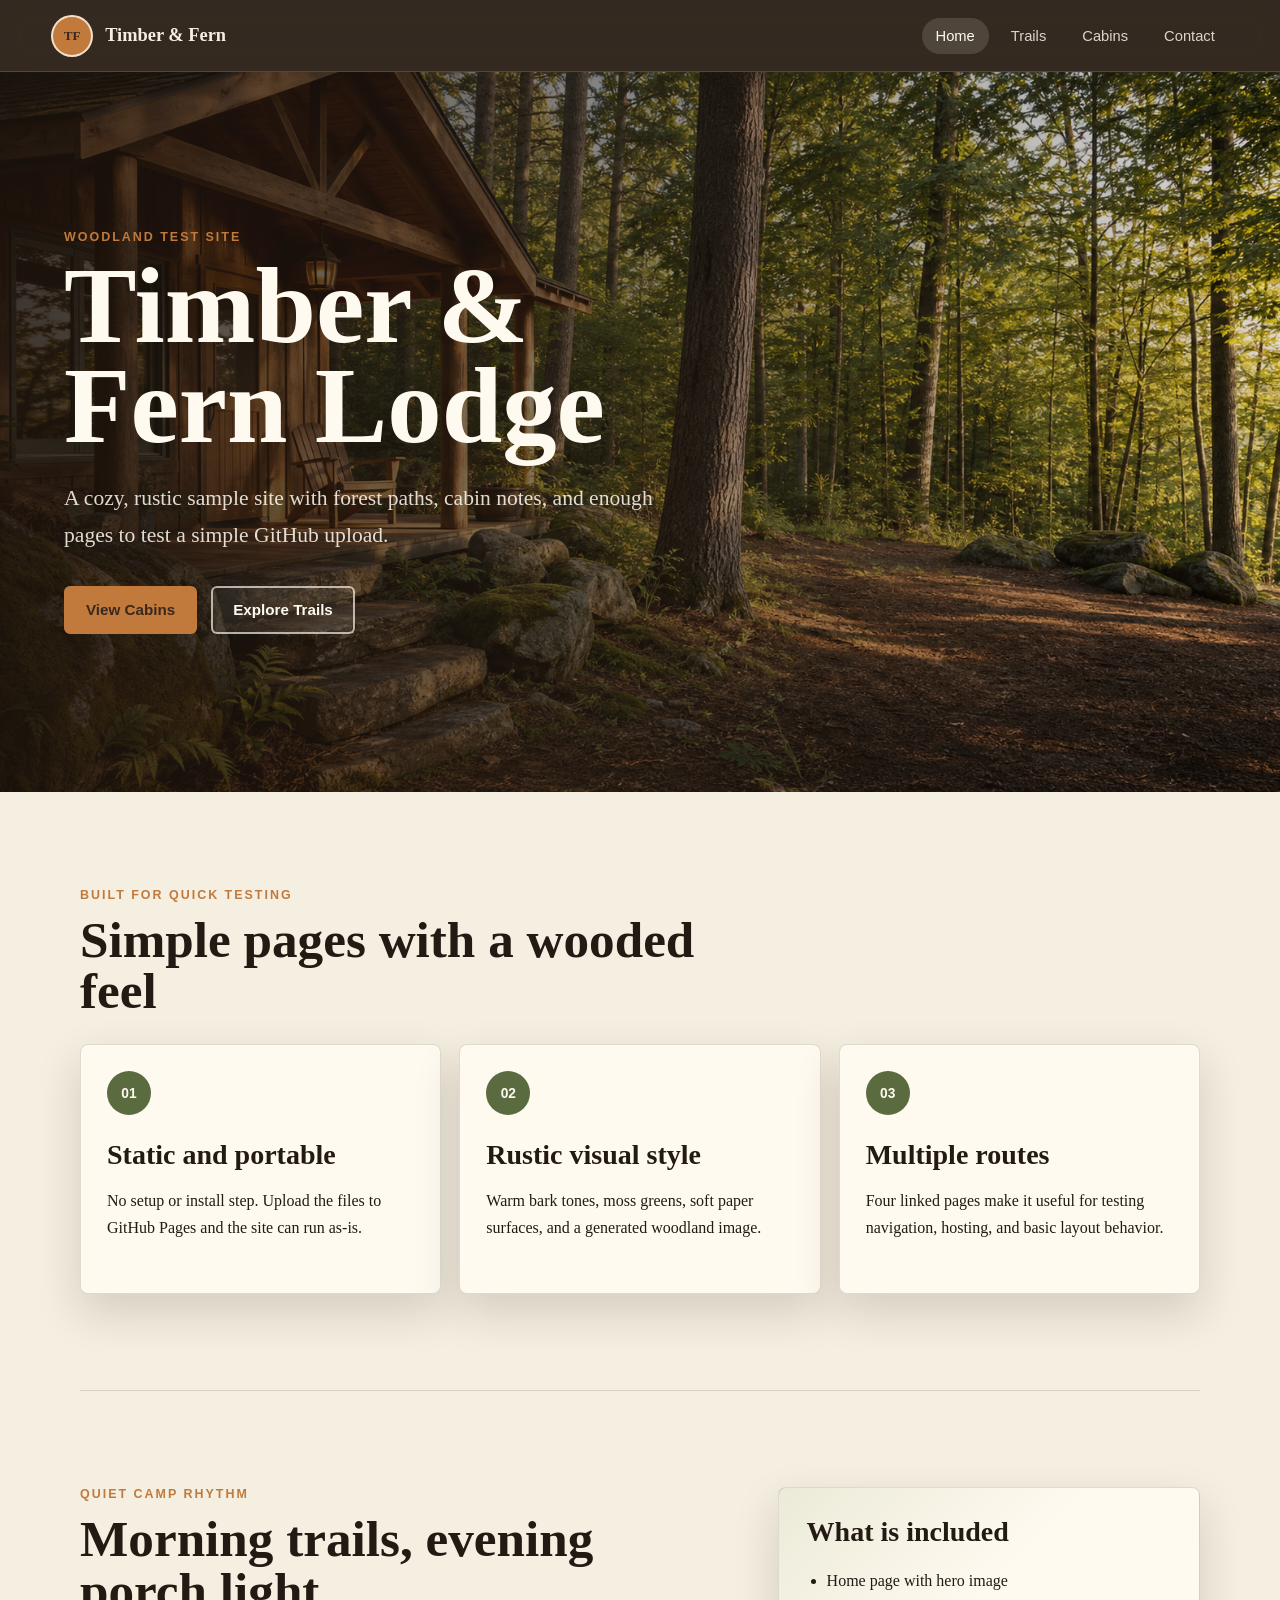
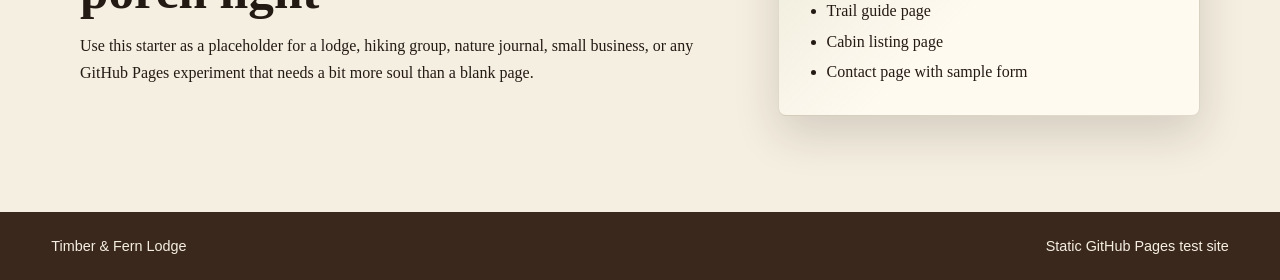
==== index.html @ 38fe724d "Add files via upload" ====
<!doctype html>
<html lang="en">
  <head>
    <meta charset="utf-8">
    <meta name="viewport" content="width=device-width, initial-scale=1">
    <title>Timber & Fern Lodge</title>
    <meta name="description" content="A rustic wooded test site for GitHub Pages.">
    <link rel="stylesheet" href="assets/styles.css">
  </head>
  <body>
    <header class="site-header">
      <a class="brand" href="index.html" aria-label="Timber and Fern Lodge home">
        <span class="brand-mark" aria-hidden="true">TF</span>
        <span>Timber & Fern</span>
      </a>
      <button class="nav-toggle" type="button" aria-expanded="false" aria-controls="site-nav">
        Menu
      </button>
      <nav id="site-nav" class="site-nav" aria-label="Main navigation">
        <a href="index.html" aria-current="page">Home</a>
        <a href="trails.html">Trails</a>
        <a href="cabins.html">Cabins</a>
        <a href="contact.html">Contact</a>
      </nav>
    </header>

    <main>
      <section class="hero">
        <div class="hero-content">
          <p class="eyebrow">Woodland test site</p>
          <h1>Timber & Fern Lodge</h1>
          <p class="hero-copy">A cozy, rustic sample site with forest paths, cabin notes, and enough pages to test a simple GitHub upload.</p>
          <div class="hero-actions">
            <a class="button primary" href="cabins.html">View Cabins</a>
            <a class="button secondary" href="trails.html">Explore Trails</a>
          </div>
        </div>
      </section>

      <section class="intro-section">
        <div class="section-heading">
          <p class="eyebrow">Built for quick testing</p>
          <h2>Simple pages with a wooded feel</h2>
        </div>
        <div class="feature-grid">
          <article class="feature-card">
            <span class="feature-icon" aria-hidden="true">01</span>
            <h3>Static and portable</h3>
            <p>No setup or install step. Upload the files to GitHub Pages and the site can run as-is.</p>
          </article>
          <article class="feature-card">
            <span class="feature-icon" aria-hidden="true">02</span>
            <h3>Rustic visual style</h3>
            <p>Warm bark tones, moss greens, soft paper surfaces, and a generated woodland image.</p>
          </article>
          <article class="feature-card">
            <span class="feature-icon" aria-hidden="true">03</span>
            <h3>Multiple routes</h3>
            <p>Four linked pages make it useful for testing navigation, hosting, and basic layout behavior.</p>
          </article>
        </div>
      </section>

      <section class="split-section">
        <div>
          <p class="eyebrow">Quiet camp rhythm</p>
          <h2>Morning trails, evening porch light</h2>
          <p>Use this starter as a placeholder for a lodge, hiking group, nature journal, small business, or any GitHub Pages experiment that needs a bit more soul than a blank page.</p>
        </div>
        <div class="notice-panel">
          <h3>What is included</h3>
          <ul>
            <li>Home page with hero image</li>
            <li>Trail guide page</li>
            <li>Cabin listing page</li>
            <li>Contact page with sample form</li>
          </ul>
        </div>
      </section>
    </main>

    <footer class="site-footer">
      <p>Timber & Fern Lodge</p>
      <p>Static GitHub Pages test site</p>
    </footer>
    <script src="assets/site.js"></script>
  </body>
</html>
---- assets/styles.css ----
:root {
  --bark: #3a281d;
  --bark-soft: #604531;
  --moss: #596b3f;
  --fern: #83965b;
  --ember: #c17a3c;
  --cream: #f5efe1;
  --paper: #fffaf0;
  --ink: #241a14;
  --mist: #e4dcc8;
  --shadow: 0 18px 45px rgba(36, 26, 20, 0.16);
}

* {
  box-sizing: border-box;
}

html {
  color: var(--ink);
  background: var(--cream);
  font-family: Georgia, "Times New Roman", serif;
}

body {
  margin: 0;
}

a {
  color: inherit;
}

.site-header {
  position: sticky;
  top: 0;
  z-index: 10;
  display: flex;
  align-items: center;
  justify-content: space-between;
  gap: 24px;
  min-height: 72px;
  padding: 14px clamp(18px, 4vw, 56px);
  color: var(--cream);
  background: rgba(40, 29, 20, 0.94);
  border-bottom: 1px solid rgba(255, 250, 240, 0.14);
  backdrop-filter: blur(12px);
}

.brand {
  display: inline-flex;
  align-items: center;
  gap: 12px;
  font-size: 1.15rem;
  font-weight: 700;
  text-decoration: none;
}

.brand-mark {
  display: grid;
  place-items: center;
  width: 42px;
  height: 42px;
  color: var(--bark);
  background: var(--ember);
  border: 2px solid rgba(255, 250, 240, 0.8);
  border-radius: 50%;
  font-size: 0.82rem;
  letter-spacing: 0;
}

.site-nav {
  display: flex;
  align-items: center;
  gap: 8px;
}

.site-nav a {
  padding: 10px 14px;
  border-radius: 999px;
  color: rgba(255, 250, 240, 0.82);
  text-decoration: none;
  font-family: Arial, Helvetica, sans-serif;
  font-size: 0.92rem;
}

.site-nav a:hover,
.site-nav a[aria-current="page"] {
  color: var(--paper);
  background: rgba(255, 250, 240, 0.13);
}

.nav-toggle {
  display: none;
  min-height: 42px;
  padding: 0 14px;
  color: var(--paper);
  background: transparent;
  border: 1px solid rgba(255, 250, 240, 0.35);
  border-radius: 999px;
  font: 700 0.9rem Arial, Helvetica, sans-serif;
}

.hero {
  min-height: min(720px, calc(100vh - 72px));
  display: grid;
  align-items: center;
  padding: clamp(64px, 11vw, 130px) clamp(18px, 5vw, 72px);
  color: var(--paper);
  background:
    linear-gradient(90deg, rgba(28, 19, 13, 0.86), rgba(38, 29, 20, 0.55) 45%, rgba(28, 19, 13, 0.14)),
    url("images/woodland-hero.png") center / cover no-repeat;
}

.hero-content {
  width: min(700px, 100%);
}

.eyebrow {
  margin: 0 0 12px;
  color: var(--ember);
  font: 700 0.78rem Arial, Helvetica, sans-serif;
  letter-spacing: 0.16em;
  text-transform: uppercase;
}

h1,
h2,
h3,
p {
  overflow-wrap: anywhere;
}

h1 {
  margin: 0;
  max-width: 820px;
  font-size: clamp(3rem, 9vw, 6.8rem);
  line-height: 0.92;
  letter-spacing: 0;
}

h2 {
  margin: 0 0 16px;
  font-size: clamp(2rem, 4vw, 3.5rem);
  line-height: 1;
  letter-spacing: 0;
}

h3 {
  margin: 0 0 10px;
  font-size: 1.35rem;
  line-height: 1.15;
}

p {
  line-height: 1.7;
}

.hero-copy {
  max-width: 610px;
  margin: 24px 0 0;
  color: rgba(255, 250, 240, 0.86);
  font-size: clamp(1.08rem, 2vw, 1.35rem);
}

.hero-actions {
  display: flex;
  flex-wrap: wrap;
  gap: 14px;
  margin-top: 32px;
}

.button {
  display: inline-flex;
  align-items: center;
  justify-content: center;
  min-height: 48px;
  padding: 0 20px;
  border: 2px solid transparent;
  border-radius: 6px;
  font: 700 0.95rem Arial, Helvetica, sans-serif;
  text-decoration: none;
  cursor: pointer;
}

.button.primary {
  color: var(--bark);
  background: var(--ember);
  border-color: var(--ember);
}

.button.secondary {
  color: var(--paper);
  border-color: rgba(255, 250, 240, 0.65);
  background: rgba(255, 250, 240, 0.08);
}

.intro-section,
.content-section,
.split-section,
.contact-layout {
  width: min(1120px, calc(100% - 36px));
  margin: 0 auto;
  padding: clamp(54px, 8vw, 96px) 0;
}

.section-heading {
  max-width: 700px;
  margin-bottom: 28px;
}

.feature-grid,
.cabin-grid {
  display: grid;
  grid-template-columns: repeat(3, 1fr);
  gap: 18px;
}

.feature-card,
.wide-card,
.notice-panel,
.contact-form {
  background: var(--paper);
  border: 1px solid rgba(96, 69, 49, 0.18);
  border-radius: 8px;
  box-shadow: var(--shadow);
}

.feature-card {
  min-height: 250px;
  padding: 26px;
}

.feature-card h2,
.feature-card h3,
.notice-panel h2,
.notice-panel h3,
.wide-card h2 {
  font-size: clamp(1.35rem, 2.4vw, 1.75rem);
  line-height: 1.12;
  margin-bottom: 10px;
}

.feature-icon {
  display: grid;
  place-items: center;
  width: 44px;
  height: 44px;
  margin-bottom: 24px;
  color: var(--paper);
  background: var(--moss);
  border-radius: 50%;
  font: 700 0.86rem Arial, Helvetica, sans-serif;
}

.split-section {
  display: grid;
  grid-template-columns: 1.2fr 0.8fr;
  gap: clamp(24px, 5vw, 64px);
  align-items: start;
  border-top: 1px solid rgba(96, 69, 49, 0.18);
}

.notice-panel {
  padding: 28px;
  background:
    linear-gradient(135deg, rgba(131, 150, 91, 0.16), transparent 48%),
    var(--paper);
}

.notice-panel ul {
  margin: 18px 0 0;
  padding-left: 20px;
  line-height: 1.9;
}

.page-hero {
  padding: clamp(58px, 10vw, 110px) clamp(18px, 5vw, 72px);
  color: var(--paper);
  background:
    linear-gradient(120deg, rgba(50, 36, 25, 0.96), rgba(89, 107, 63, 0.82)),
    var(--bark);
}

.page-hero p:not(.eyebrow) {
  max-width: 690px;
  color: rgba(255, 250, 240, 0.82);
  font-size: 1.2rem;
}

.trail-list {
  display: grid;
  gap: 18px;
}

.wide-card {
  display: flex;
  align-items: center;
  justify-content: space-between;
  gap: 24px;
  padding: 26px;
}

.wide-card span {
  flex: 0 0 auto;
  padding: 10px 14px;
  color: var(--paper);
  background: var(--bark-soft);
  border-radius: 999px;
  font: 700 0.9rem Arial, Helvetica, sans-serif;
}

.trail-meta,
.price-line {
  margin: 0 0 10px;
  color: var(--moss);
  font: 700 0.9rem Arial, Helvetica, sans-serif;
}

.contact-layout {
  display: grid;
  grid-template-columns: minmax(0, 1fr) 360px;
  gap: 22px;
  align-items: start;
}

.contact-form {
  display: grid;
  gap: 18px;
  padding: 28px;
}

.contact-form label {
  display: grid;
  gap: 8px;
  color: var(--bark);
  font: 700 0.92rem Arial, Helvetica, sans-serif;
}

.contact-form input,
.contact-form textarea {
  width: 100%;
  border: 1px solid rgba(96, 69, 49, 0.28);
  border-radius: 6px;
  padding: 13px 14px;
  color: var(--ink);
  background: #fffdf7;
  font: 1rem Arial, Helvetica, sans-serif;
}

.contact-form textarea {
  resize: vertical;
}

.form-message {
  min-height: 28px;
  margin: 0;
  color: var(--moss);
  font: 700 0.95rem Arial, Helvetica, sans-serif;
}

.site-footer {
  display: flex;
  justify-content: space-between;
  gap: 18px;
  padding: 26px clamp(18px, 4vw, 56px);
  color: var(--cream);
  background: var(--bark);
}

.site-footer p {
  margin: 0;
  font: 0.9rem Arial, Helvetica, sans-serif;
}

@media (max-width: 820px) {
  .site-header {
    align-items: flex-start;
    flex-wrap: wrap;
  }

  .nav-toggle {
    display: inline-flex;
    align-items: center;
  }

  .site-nav {
    display: none;
    flex-basis: 100%;
    flex-direction: column;
    align-items: stretch;
  }

  .site-nav.is-open {
    display: flex;
  }

  .site-nav a {
    border-radius: 6px;
  }

  .hero {
    min-height: 620px;
    background:
      linear-gradient(180deg, rgba(28, 19, 13, 0.82), rgba(38, 29, 20, 0.64)),
      url("images/woodland-hero.png") center / cover no-repeat;
  }

  .feature-grid,
  .cabin-grid,
  .split-section,
  .contact-layout {
    grid-template-columns: 1fr;
  }

  .wide-card {
    align-items: flex-start;
    flex-direction: column;
  }

  .site-footer {
    flex-direction: column;
  }
}

@media (max-width: 520px) {
  .brand {
    max-width: calc(100% - 94px);
  }

  .hero-actions,
  .button {
    width: 100%;
  }

  h1 {
    font-size: clamp(2.75rem, 16vw, 4.1rem);
  }
}
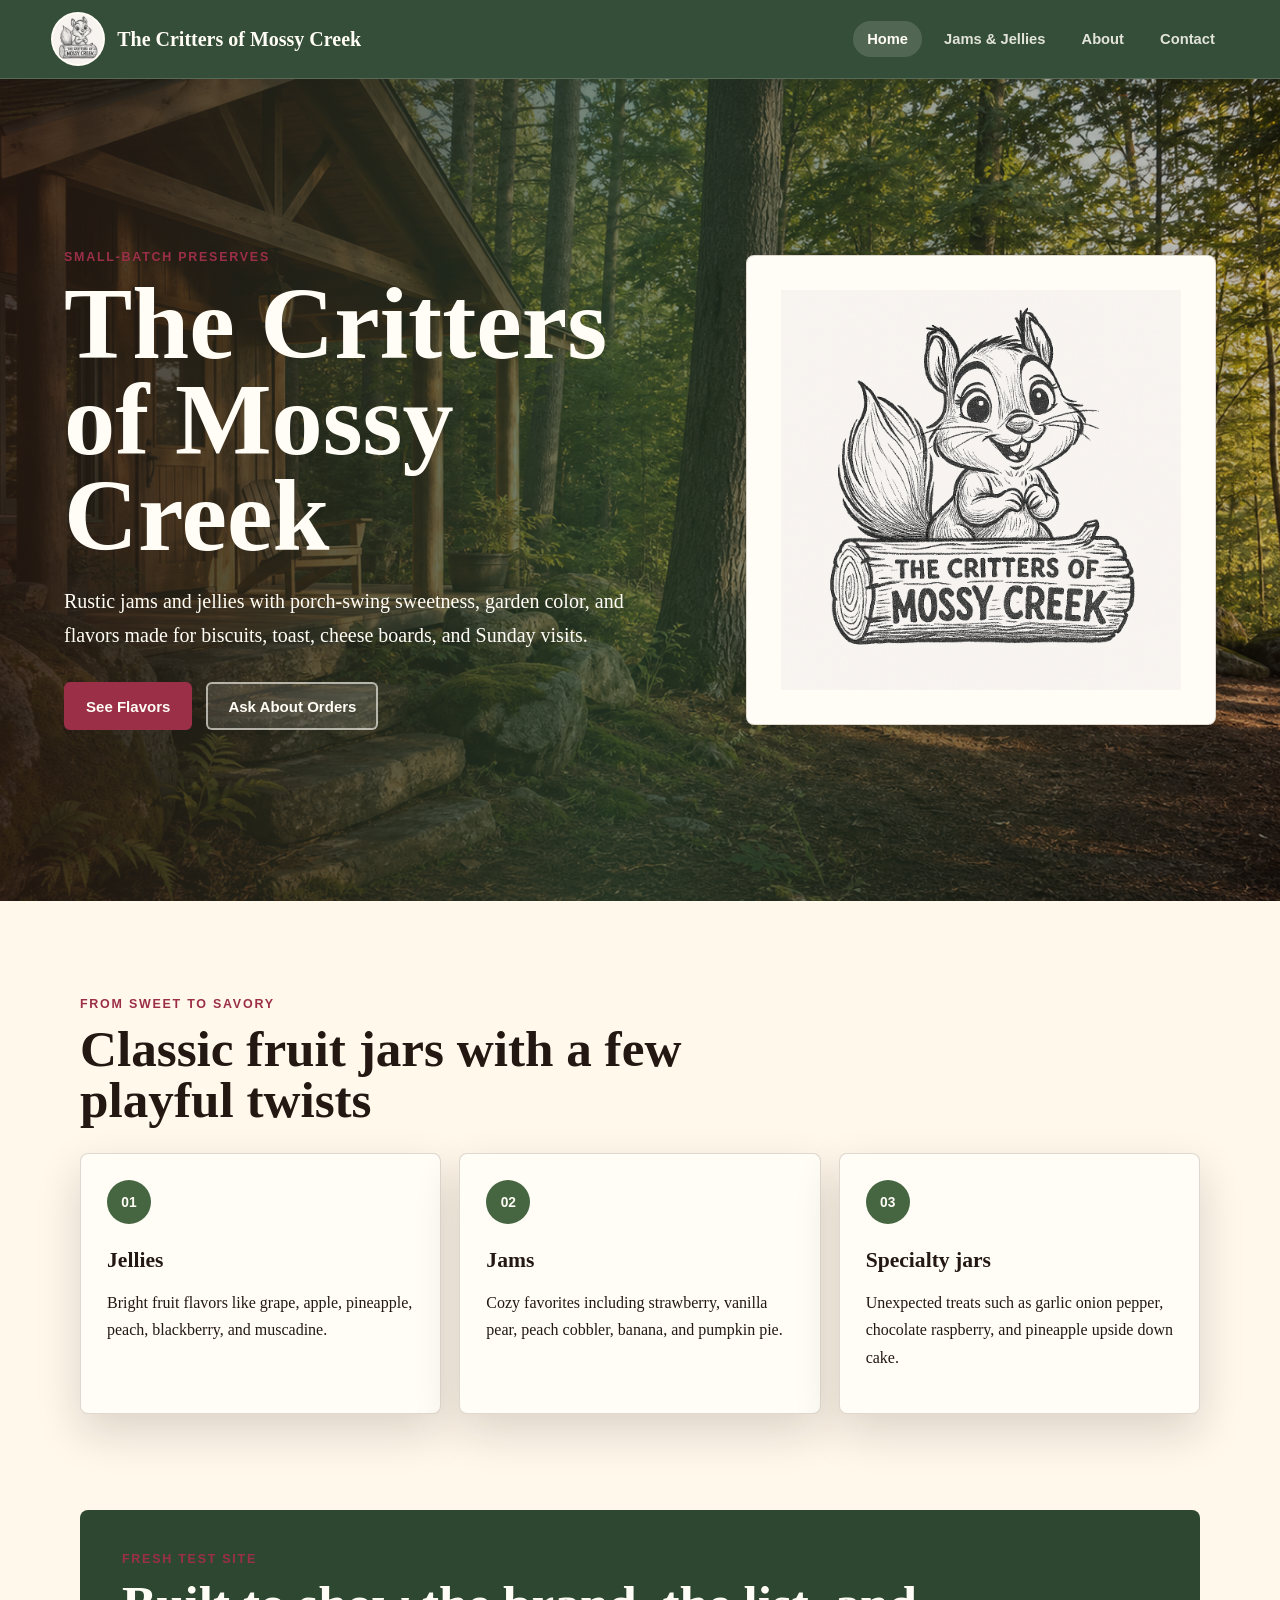
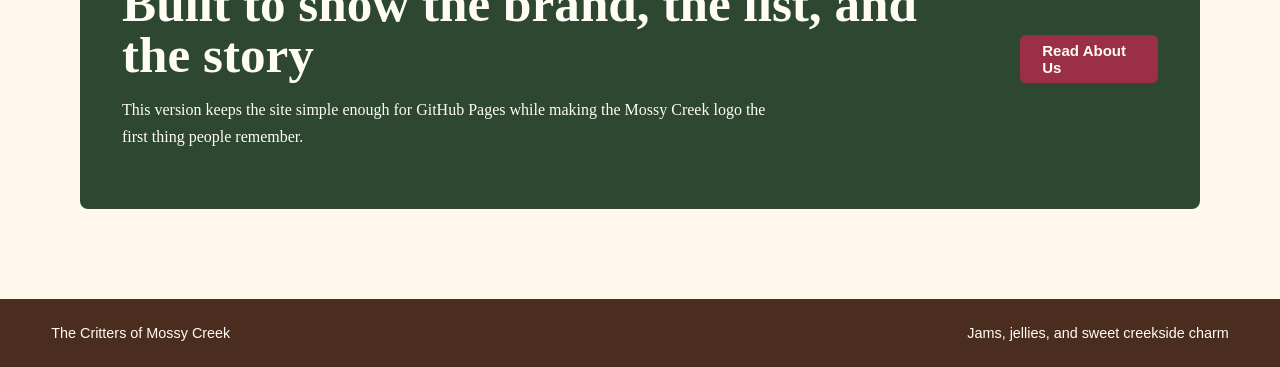
==== commit 034c67d5: "Add files via upload" ====
--- a/index.html
+++ b/index.html
@@ -3,85 +3,78 @@
   <head>
     <meta charset="utf-8">
     <meta name="viewport" content="width=device-width, initial-scale=1">
-    <title>Timber & Fern Lodge</title>
-    <meta name="description" content="A rustic wooded test site for GitHub Pages.">
+    <title>The Critters of Mossy Creek</title>
+    <meta name="description" content="Small-batch jams and jellies from The Critters of Mossy Creek.">
     <link rel="stylesheet" href="assets/styles.css">
   </head>
   <body>
     <header class="site-header">
-      <a class="brand" href="index.html" aria-label="Timber and Fern Lodge home">
-        <span class="brand-mark" aria-hidden="true">TF</span>
-        <span>Timber & Fern</span>
+      <a class="brand" href="index.html" aria-label="The Critters of Mossy Creek home">
+        <img src="assets/images/mossy-creek-logo.png" alt="">
+        <span>The Critters of Mossy Creek</span>
       </a>
-      <button class="nav-toggle" type="button" aria-expanded="false" aria-controls="site-nav">
-        Menu
-      </button>
+      <button class="nav-toggle" type="button" aria-expanded="false" aria-controls="site-nav">Menu</button>
       <nav id="site-nav" class="site-nav" aria-label="Main navigation">
         <a href="index.html" aria-current="page">Home</a>
-        <a href="trails.html">Trails</a>
-        <a href="cabins.html">Cabins</a>
+        <a href="menu.html">Jams & Jellies</a>
+        <a href="about.html">About</a>
         <a href="contact.html">Contact</a>
       </nav>
     </header>
 
     <main>
       <section class="hero">
-        <div class="hero-content">
-          <p class="eyebrow">Woodland test site</p>
-          <h1>Timber & Fern Lodge</h1>
-          <p class="hero-copy">A cozy, rustic sample site with forest paths, cabin notes, and enough pages to test a simple GitHub upload.</p>
+        <div class="hero-copy">
+          <p class="eyebrow">Small-batch preserves</p>
+          <h1>The Critters of Mossy Creek</h1>
+          <p>Rustic jams and jellies with porch-swing sweetness, garden color, and flavors made for biscuits, toast, cheese boards, and Sunday visits.</p>
           <div class="hero-actions">
-            <a class="button primary" href="cabins.html">View Cabins</a>
-            <a class="button secondary" href="trails.html">Explore Trails</a>
+            <a class="button primary" href="menu.html">See Flavors</a>
+            <a class="button secondary" href="contact.html">Ask About Orders</a>
           </div>
+        </div>
+        <div class="hero-logo-panel" aria-label="The Critters of Mossy Creek logo">
+          <img src="assets/images/mossy-creek-logo.png" alt="The Critters of Mossy Creek logo with a cheerful woodland critter on a log">
         </div>
       </section>
 
-      <section class="intro-section">
+      <section class="intro-band">
         <div class="section-heading">
-          <p class="eyebrow">Built for quick testing</p>
-          <h2>Simple pages with a wooded feel</h2>
+          <p class="eyebrow">From sweet to savory</p>
+          <h2>Classic fruit jars with a few playful twists</h2>
         </div>
         <div class="feature-grid">
           <article class="feature-card">
-            <span class="feature-icon" aria-hidden="true">01</span>
-            <h3>Static and portable</h3>
-            <p>No setup or install step. Upload the files to GitHub Pages and the site can run as-is.</p>
+            <span>01</span>
+            <h3>Jellies</h3>
+            <p>Bright fruit flavors like grape, apple, pineapple, peach, blackberry, and muscadine.</p>
           </article>
           <article class="feature-card">
-            <span class="feature-icon" aria-hidden="true">02</span>
-            <h3>Rustic visual style</h3>
-            <p>Warm bark tones, moss greens, soft paper surfaces, and a generated woodland image.</p>
+            <span>02</span>
+            <h3>Jams</h3>
+            <p>Cozy favorites including strawberry, vanilla pear, peach cobbler, banana, and pumpkin pie.</p>
           </article>
           <article class="feature-card">
-            <span class="feature-icon" aria-hidden="true">03</span>
-            <h3>Multiple routes</h3>
-            <p>Four linked pages make it useful for testing navigation, hosting, and basic layout behavior.</p>
+            <span>03</span>
+            <h3>Specialty jars</h3>
+            <p>Unexpected treats such as garlic onion pepper, chocolate raspberry, and pineapple upside down cake.</p>
           </article>
         </div>
       </section>
 
-      <section class="split-section">
+      <section class="callout">
         <div>
-          <p class="eyebrow">Quiet camp rhythm</p>
-          <h2>Morning trails, evening porch light</h2>
-          <p>Use this starter as a placeholder for a lodge, hiking group, nature journal, small business, or any GitHub Pages experiment that needs a bit more soul than a blank page.</p>
+          <p class="eyebrow">Fresh test site</p>
+          <h2>Built to show the brand, the list, and the story</h2>
+          <p>This version keeps the site simple enough for GitHub Pages while making the Mossy Creek logo the first thing people remember.</p>
         </div>
-        <div class="notice-panel">
-          <h3>What is included</h3>
-          <ul>
-            <li>Home page with hero image</li>
-            <li>Trail guide page</li>
-            <li>Cabin listing page</li>
-            <li>Contact page with sample form</li>
-          </ul>
-        </div>
+        <a class="button primary" href="about.html">Read About Us</a>
       </section>
     </main>
 
     <footer class="site-footer">
-      <p>Timber & Fern Lodge</p>
-      <p>Static GitHub Pages test site</p>
+      <p>The Critters of Mossy Creek</p>
+      <p>Jams, jellies, and sweet creekside charm</p>
     </footer>
     <script src="assets/site.js"></script>
   </body>
--- a/assets/styles.css
+++ b/assets/styles.css
@@ -1,14 +1,15 @@
 :root {
-  --bark: #3a281d;
-  --bark-soft: #604531;
-  --moss: #596b3f;
-  --fern: #83965b;
-  --ember: #c17a3c;
-  --cream: #f5efe1;
-  --paper: #fffaf0;
-  --ink: #241a14;
-  --mist: #e4dcc8;
-  --shadow: 0 18px 45px rgba(36, 26, 20, 0.16);
+  --ink: #241812;
+  --bark: #4b2d1f;
+  --moss: #466642;
+  --moss-dark: #2d4731;
+  --berry: #9c2f48;
+  --jam: #c4563f;
+  --honey: #d39b3f;
+  --cream: #fff8eb;
+  --paper: #fffdf6;
+  --line: rgba(75, 45, 31, 0.18);
+  --shadow: 0 18px 45px rgba(36, 24, 18, 0.16);
 }
 
 * {
@@ -36,35 +37,35 @@
   display: flex;
   align-items: center;
   justify-content: space-between;
-  gap: 24px;
-  min-height: 72px;
-  padding: 14px clamp(18px, 4vw, 56px);
-  color: var(--cream);
-  background: rgba(40, 29, 20, 0.94);
-  border-bottom: 1px solid rgba(255, 250, 240, 0.14);
-  backdrop-filter: blur(12px);
+  gap: 20px;
+  min-height: 78px;
+  padding: 12px clamp(18px, 4vw, 54px);
+  color: var(--paper);
+  background: rgba(45, 71, 49, 0.96);
+  border-bottom: 1px solid rgba(255, 253, 246, 0.16);
 }
 
 .brand {
   display: inline-flex;
   align-items: center;
+  min-width: 0;
   gap: 12px;
-  font-size: 1.15rem;
+  font-size: clamp(1rem, 2vw, 1.25rem);
   font-weight: 700;
   text-decoration: none;
 }
 
-.brand-mark {
-  display: grid;
-  place-items: center;
-  width: 42px;
-  height: 42px;
-  color: var(--bark);
-  background: var(--ember);
-  border: 2px solid rgba(255, 250, 240, 0.8);
+.brand img {
+  width: 54px;
+  height: 54px;
+  object-fit: cover;
+  background: var(--paper);
+  border: 2px solid rgba(255, 253, 246, 0.9);
   border-radius: 50%;
-  font-size: 0.82rem;
-  letter-spacing: 0;
+}
+
+.brand span {
+  overflow-wrap: anywhere;
 }
 
 .site-nav {
@@ -75,17 +76,16 @@
 
 .site-nav a {
   padding: 10px 14px;
+  color: rgba(255, 253, 246, 0.86);
   border-radius: 999px;
-  color: rgba(255, 250, 240, 0.82);
+  font: 700 0.92rem Arial, Helvetica, sans-serif;
   text-decoration: none;
-  font-family: Arial, Helvetica, sans-serif;
-  font-size: 0.92rem;
 }
 
 .site-nav a:hover,
 .site-nav a[aria-current="page"] {
   color: var(--paper);
-  background: rgba(255, 250, 240, 0.13);
+  background: rgba(255, 253, 246, 0.14);
 }
 
 .nav-toggle {
@@ -94,52 +94,55 @@
   padding: 0 14px;
   color: var(--paper);
   background: transparent;
-  border: 1px solid rgba(255, 250, 240, 0.35);
+  border: 1px solid rgba(255, 253, 246, 0.42);
   border-radius: 999px;
   font: 700 0.9rem Arial, Helvetica, sans-serif;
 }
 
 .hero {
-  min-height: min(720px, calc(100vh - 72px));
-  display: grid;
-  align-items: center;
-  padding: clamp(64px, 11vw, 130px) clamp(18px, 5vw, 72px);
+  display: grid;
+  grid-template-columns: minmax(0, 1fr) minmax(280px, 470px);
+  gap: clamp(28px, 6vw, 76px);
+  align-items: center;
+  min-height: calc(100vh - 78px);
+  padding: clamp(54px, 8vw, 100px) clamp(18px, 5vw, 72px);
   color: var(--paper);
   background:
-    linear-gradient(90deg, rgba(28, 19, 13, 0.86), rgba(38, 29, 20, 0.55) 45%, rgba(28, 19, 13, 0.14)),
+    linear-gradient(90deg, rgba(36, 24, 18, 0.86), rgba(45, 71, 49, 0.64) 48%, rgba(36, 24, 18, 0.26)),
     url("images/woodland-hero.png") center / cover no-repeat;
 }
 
-.hero-content {
-  width: min(700px, 100%);
+.hero-copy {
+  max-width: 760px;
 }
 
 .eyebrow {
   margin: 0 0 12px;
-  color: var(--ember);
-  font: 700 0.78rem Arial, Helvetica, sans-serif;
-  letter-spacing: 0.16em;
+  color: var(--berry);
+  font: 800 0.78rem Arial, Helvetica, sans-serif;
+  letter-spacing: 0.14em;
   text-transform: uppercase;
 }
 
 h1,
 h2,
 h3,
-p {
+p,
+li {
   overflow-wrap: anywhere;
 }
 
 h1 {
   margin: 0;
-  max-width: 820px;
-  font-size: clamp(3rem, 9vw, 6.8rem);
-  line-height: 0.92;
+  max-width: 860px;
+  font-size: clamp(3rem, 8vw, 6.5rem);
+  line-height: 0.94;
   letter-spacing: 0;
 }
 
 h2 {
   margin: 0 0 16px;
-  font-size: clamp(2rem, 4vw, 3.5rem);
+  font-size: clamp(2rem, 4vw, 3.4rem);
   line-height: 1;
   letter-spacing: 0;
 }
@@ -150,22 +153,22 @@
   line-height: 1.15;
 }
 
-p {
+p,
+li {
   line-height: 1.7;
 }
 
-.hero-copy {
-  max-width: 610px;
-  margin: 24px 0 0;
-  color: rgba(255, 250, 240, 0.86);
-  font-size: clamp(1.08rem, 2vw, 1.35rem);
+.hero-copy p:not(.eyebrow),
+.page-hero p:not(.eyebrow) {
+  max-width: 680px;
+  font-size: clamp(1.08rem, 2vw, 1.25rem);
 }
 
 .hero-actions {
   display: flex;
   flex-wrap: wrap;
   gap: 14px;
-  margin-top: 32px;
+  margin-top: 30px;
 }
 
 .button {
@@ -176,70 +179,81 @@
   padding: 0 20px;
   border: 2px solid transparent;
   border-radius: 6px;
-  font: 700 0.95rem Arial, Helvetica, sans-serif;
+  font: 800 0.94rem Arial, Helvetica, sans-serif;
   text-decoration: none;
   cursor: pointer;
 }
 
 .button.primary {
-  color: var(--bark);
-  background: var(--ember);
-  border-color: var(--ember);
+  color: var(--paper);
+  background: var(--berry);
+  border-color: var(--berry);
 }
 
 .button.secondary {
   color: var(--paper);
-  border-color: rgba(255, 250, 240, 0.65);
-  background: rgba(255, 250, 240, 0.08);
-}
-
-.intro-section,
-.content-section,
-.split-section,
-.contact-layout {
+  background: rgba(255, 253, 246, 0.12);
+  border-color: rgba(255, 253, 246, 0.6);
+}
+
+.hero-logo-panel,
+.feature-card,
+.menu-column,
+.story-card,
+.contact-form,
+.contact-card {
+  background: var(--paper);
+  border: 1px solid var(--line);
+  border-radius: 8px;
+  box-shadow: var(--shadow);
+}
+
+.hero-logo-panel {
+  padding: clamp(18px, 4vw, 34px);
+  color: var(--ink);
+}
+
+.hero-logo-panel img,
+.about-logo img {
+  display: block;
+  width: 100%;
+  height: auto;
+}
+
+.intro-band,
+.menu-section,
+.about-layout,
+.contact-layout,
+.callout,
+.note-strip {
   width: min(1120px, calc(100% - 36px));
   margin: 0 auto;
+}
+
+.intro-band,
+.menu-section,
+.about-layout,
+.contact-layout {
   padding: clamp(54px, 8vw, 96px) 0;
 }
 
 .section-heading {
-  max-width: 700px;
+  max-width: 760px;
   margin-bottom: 28px;
 }
 
-.feature-grid,
-.cabin-grid {
+.feature-grid {
   display: grid;
   grid-template-columns: repeat(3, 1fr);
   gap: 18px;
 }
 
-.feature-card,
-.wide-card,
-.notice-panel,
-.contact-form {
-  background: var(--paper);
-  border: 1px solid rgba(96, 69, 49, 0.18);
-  border-radius: 8px;
-  box-shadow: var(--shadow);
-}
-
 .feature-card {
-  min-height: 250px;
+  min-height: 240px;
   padding: 26px;
 }
 
-.feature-card h2,
-.feature-card h3,
-.notice-panel h2,
-.notice-panel h3,
-.wide-card h2 {
-  font-size: clamp(1.35rem, 2.4vw, 1.75rem);
-  line-height: 1.12;
-  margin-bottom: 10px;
-}
-
-.feature-icon {
+.feature-card span {
   display: grid;
   place-items: center;
   width: 44px;
@@ -248,71 +262,201 @@
   color: var(--paper);
   background: var(--moss);
   border-radius: 50%;
-  font: 700 0.86rem Arial, Helvetica, sans-serif;
-}
-
-.split-section {
-  display: grid;
-  grid-template-columns: 1.2fr 0.8fr;
-  gap: clamp(24px, 5vw, 64px);
-  align-items: start;
-  border-top: 1px solid rgba(96, 69, 49, 0.18);
-}
-
-.notice-panel {
-  padding: 28px;
-  background:
-    linear-gradient(135deg, rgba(131, 150, 91, 0.16), transparent 48%),
-    var(--paper);
-}
-
-.notice-panel ul {
-  margin: 18px 0 0;
-  padding-left: 20px;
-  line-height: 1.9;
-}
-
-.page-hero {
-  padding: clamp(58px, 10vw, 110px) clamp(18px, 5vw, 72px);
-  color: var(--paper);
-  background:
-    linear-gradient(120deg, rgba(50, 36, 25, 0.96), rgba(89, 107, 63, 0.82)),
-    var(--bark);
-}
-
-.page-hero p:not(.eyebrow) {
-  max-width: 690px;
-  color: rgba(255, 250, 240, 0.82);
-  font-size: 1.2rem;
-}
-
-.trail-list {
-  display: grid;
-  gap: 18px;
-}
-
-.wide-card {
+  font: 800 0.86rem Arial, Helvetica, sans-serif;
+}
+
+.callout {
   display: flex;
   align-items: center;
   justify-content: space-between;
   gap: 24px;
-  padding: 26px;
-}
-
-.wide-card span {
-  flex: 0 0 auto;
-  padding: 10px 14px;
-  color: var(--paper);
-  background: var(--bark-soft);
+  padding: 42px clamp(22px, 4vw, 42px);
+  margin-bottom: clamp(54px, 8vw, 90px);
+  color: var(--paper);
+  background: var(--moss-dark);
+  border-radius: 8px;
+}
+
+.callout p:not(.eyebrow) {
+  max-width: 660px;
+}
+
+.page-hero {
+  padding: clamp(58px, 10vw, 105px) clamp(18px, 5vw, 72px);
+  color: var(--paper);
+  background:
+    linear-gradient(120deg, rgba(75, 45, 31, 0.96), rgba(70, 102, 66, 0.9)),
+    var(--moss-dark);
+}
+
+.page-hero .eyebrow {
+  color: #f0c069;
+}
+
+.menu-section {
+  display: grid;
+  grid-template-columns: 1fr 1fr;
+  gap: 22px;
+  align-items: start;
+}
+
+.menu-column {
+  overflow: hidden;
+}
+
+.menu-heading {
+  padding: 22px 26px;
+  color: var(--paper);
+}
+
+.menu-heading h2 {
+  margin: 0;
+  font-size: clamp(2rem, 4vw, 3.1rem);
+}
+
+.menu-heading.jelly {
+  background: var(--berry);
+}
+
+.menu-heading.jam {
+  background: var(--jam);
+}
+
+.flavor-list {
+  display: grid;
+  gap: 0;
+  margin: 0;
+  padding: 0;
+  list-style: none;
+}
+
+.flavor-item {
+  border-top: 1px solid var(--line);
+}
+
+.flavor-item:nth-child(even) {
+  background: rgba(70, 102, 66, 0.06);
+}
+
+.flavor-toggle {
+  position: relative;
+  width: 100%;
+  min-height: 60px;
+  padding: 16px 58px 16px 26px;
+  color: var(--ink);
+  background: transparent;
+  border: 0;
+  font: 800 clamp(1.05rem, 2.4vw, 1.45rem) Arial, Helvetica, sans-serif;
+  text-align: left;
+  text-transform: uppercase;
+  cursor: pointer;
+}
+
+.flavor-toggle::after {
+  content: "+";
+  position: absolute;
+  top: 50%;
+  right: 26px;
+  width: 28px;
+  height: 28px;
+  display: grid;
+  place-items: center;
+  color: var(--paper);
+  background: var(--moss);
+  border-radius: 50%;
+  transform: translateY(-50%);
+  font: 800 1rem Arial, Helvetica, sans-serif;
+}
+
+.flavor-toggle:hover,
+.flavor-toggle:focus-visible {
+  color: var(--berry);
+}
+
+.flavor-toggle:focus-visible {
+  outline: 3px solid rgba(211, 155, 63, 0.7);
+  outline-offset: -3px;
+}
+
+.flavor-item.is-open .flavor-toggle::after {
+  content: "-";
+  background: var(--berry);
+}
+
+.ingredients-panel {
+  display: grid;
+  grid-template-rows: 0fr;
+  overflow: hidden;
+  transition: grid-template-rows 220ms ease;
+}
+
+.ingredients-panel > div {
+  min-height: 0;
+  overflow: hidden;
+  padding: 0 26px;
+  color: rgba(36, 24, 18, 0.82);
+  font: 700 0.98rem/1.65 Arial, Helvetica, sans-serif;
+}
+
+.flavor-item.is-open .ingredients-panel {
+  grid-template-rows: 1fr;
+}
+
+.flavor-item.is-open .ingredients-panel > div {
+  padding-bottom: 18px;
+}
+
+.note-strip {
+  padding: 0 0 clamp(54px, 8vw, 92px);
+}
+
+.note-strip p {
+  margin: 0;
+  padding: 22px 26px;
+  color: var(--bark);
+  background: rgba(211, 155, 63, 0.18);
+  border: 1px solid rgba(211, 155, 63, 0.34);
+  border-radius: 8px;
+  font-weight: 700;
+}
+
+.about-layout {
+  display: grid;
+  grid-template-columns: minmax(260px, 420px) minmax(0, 1fr);
+  gap: 24px;
+  align-items: center;
+}
+
+.about-logo {
+  padding: 18px;
+  background: #f8efe2;
+  border: 1px solid var(--line);
+  border-radius: 8px;
+}
+
+.story-card {
+  padding: clamp(26px, 5vw, 46px);
+}
+
+.story-card h2,
+.contact-card h2 {
+  font-size: clamp(1.65rem, 3vw, 2.3rem);
+  line-height: 1.08;
+}
+
+.values-list {
+  display: flex;
+  flex-wrap: wrap;
+  gap: 10px;
+  margin-top: 26px;
+}
+
+.values-list span {
+  padding: 10px 13px;
+  color: var(--moss-dark);
+  background: rgba(70, 102, 66, 0.1);
   border-radius: 999px;
-  font: 700 0.9rem Arial, Helvetica, sans-serif;
-}
-
-.trail-meta,
-.price-line {
-  margin: 0 0 10px;
-  color: var(--moss);
-  font: 700 0.9rem Arial, Helvetica, sans-serif;
+  font: 800 0.88rem Arial, Helvetica, sans-serif;
 }
 
 .contact-layout {
@@ -332,17 +476,17 @@
   display: grid;
   gap: 8px;
   color: var(--bark);
-  font: 700 0.92rem Arial, Helvetica, sans-serif;
+  font: 800 0.92rem Arial, Helvetica, sans-serif;
 }
 
 .contact-form input,
 .contact-form textarea {
   width: 100%;
-  border: 1px solid rgba(96, 69, 49, 0.28);
+  border: 1px solid rgba(75, 45, 31, 0.3);
   border-radius: 6px;
   padding: 13px 14px;
   color: var(--ink);
-  background: #fffdf7;
+  background: #fffdf8;
   font: 1rem Arial, Helvetica, sans-serif;
 }
 
@@ -353,8 +497,19 @@
 .form-message {
   min-height: 28px;
   margin: 0;
-  color: var(--moss);
-  font: 700 0.95rem Arial, Helvetica, sans-serif;
+  color: var(--moss-dark);
+  font: 800 0.95rem Arial, Helvetica, sans-serif;
+}
+
+.contact-card {
+  padding: 26px;
+}
+
+.contact-card img {
+  display: block;
+  width: min(210px, 100%);
+  margin-bottom: 18px;
+  border-radius: 8px;
 }
 
 .site-footer {
@@ -362,7 +517,7 @@
   justify-content: space-between;
   gap: 18px;
   padding: 26px clamp(18px, 4vw, 56px);
-  color: var(--cream);
+  color: var(--paper);
   background: var(--bark);
 }
 
@@ -371,7 +526,7 @@
   font: 0.9rem Arial, Helvetica, sans-serif;
 }
 
-@media (max-width: 820px) {
+@media (max-width: 860px) {
   .site-header {
     align-items: flex-start;
     flex-wrap: wrap;
@@ -397,33 +552,40 @@
     border-radius: 6px;
   }
 
-  .hero {
-    min-height: 620px;
-    background:
-      linear-gradient(180deg, rgba(28, 19, 13, 0.82), rgba(38, 29, 20, 0.64)),
-      url("images/woodland-hero.png") center / cover no-repeat;
-  }
-
+  .hero,
   .feature-grid,
-  .cabin-grid,
-  .split-section,
+  .menu-section,
+  .about-layout,
   .contact-layout {
     grid-template-columns: 1fr;
   }
 
-  .wide-card {
+  .hero {
+    min-height: auto;
+  }
+
+  .hero-logo-panel {
+    max-width: 520px;
+  }
+
+  .callout {
     align-items: flex-start;
     flex-direction: column;
   }
-
-  .site-footer {
-    flex-direction: column;
-  }
-}
-
-@media (max-width: 520px) {
+}
+
+@media (max-width: 540px) {
   .brand {
-    max-width: calc(100% - 94px);
+    max-width: calc(100% - 92px);
+  }
+
+  .brand img {
+    width: 46px;
+    height: 46px;
+  }
+
+  h1 {
+    font-size: clamp(2.55rem, 14vw, 4.4rem);
   }
 
   .hero-actions,
@@ -431,7 +593,7 @@
     width: 100%;
   }
 
-  h1 {
-    font-size: clamp(2.75rem, 16vw, 4.1rem);
-  }
-}
+  .site-footer {
+    flex-direction: column;
+  }
+}
